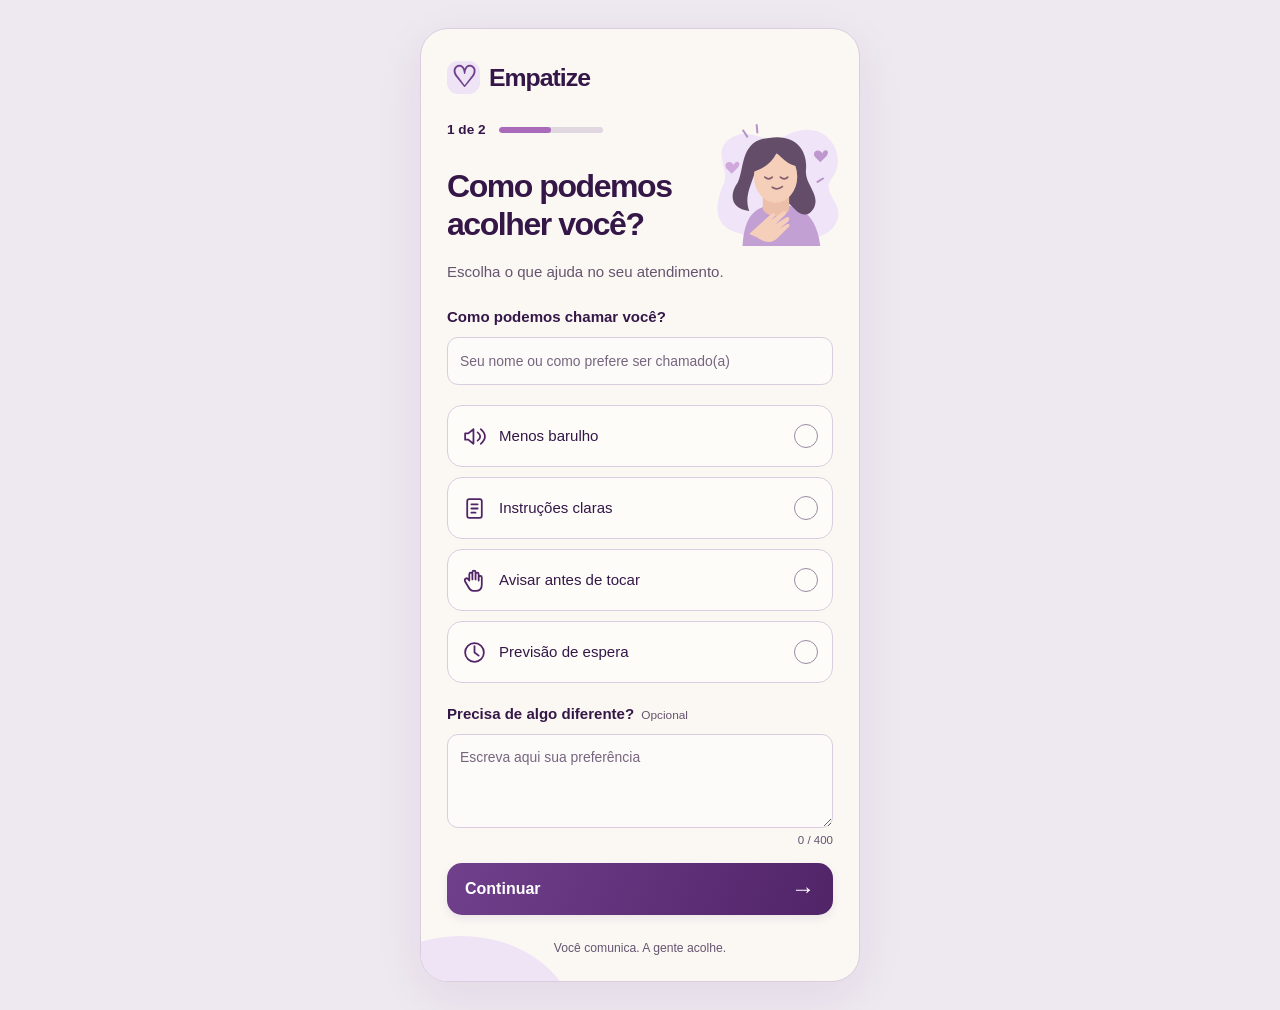
==== index.html @ 5f49d93f "Atualização do trabalho." ====
<!doctype html>
<html lang="pt-BR">
<head>
  <meta charset="utf-8">
  <meta name="viewport" content="width=device-width, initial-scale=1">
  <meta name="theme-color" content="#fbf8f4">
  <title>Empatize · Como podemos acolher você?</title>
  <link rel="stylesheet" href="./assets/css/base.css">
  <link rel="stylesheet" href="./assets/css/pessoa.css">
</head>
<body>
  <!-- Ícones locais: não dependem de internet nem de uma biblioteca externa. -->
  <svg class="sprite" xmlns="http://www.w3.org/2000/svg" aria-hidden="true">
    <symbol id="som" viewBox="0 0 24 24"><path d="M11 5 6 9H3v6h3l5 4V5Z M15 8q5 4 0 8M18 5q8 7 0 14"/></symbol>
    <symbol id="instrucoes" viewBox="0 0 24 24"><rect x="5" y="3" width="14" height="18" rx="2"/><path d="M9 8h6M9 12h6M9 16h4"/></symbol>
    <symbol id="toque" viewBox="0 0 24 24"><path d="M7 12V6a1.5 1.5 0 0 1 3 0v5-7a1.5 1.5 0 0 1 3 0v7-5a1.5 1.5 0 0 1 3 0v6-3a1.5 1.5 0 0 1 3 0v7q0 6-6 6H11q-3 0-5-4l-3-5q-1-2 1-3 1-1 3 2Z"/></symbol>
    <symbol id="espera" viewBox="0 0 24 24"><circle cx="12" cy="12" r="9"/><path d="M12 6v6l4 3"/></symbol>
    <symbol id="balao" viewBox="0 0 24 24"><path d="M21 11c0 5-6 8-12 6l-6 4 2-6C-2 2 20-2 21 11Z"/></symbol>
    <symbol id="ondas" viewBox="0 0 24 24"><path d="M2 8q5-5 10 0t10 0M2 16q5-5 10 0t10 0"/></symbol>
    <symbol id="pausa" viewBox="0 0 24 24"><circle cx="12" cy="12" r="9"/><path d="M9 8v8M15 8v8"/></symbol>
  </svg>
  <main class="mobile-shell">
    <header class="brand"><span class="brand-mark" aria-hidden="true">♡</span> Empatize</header>
    <div id="progresso" class="progress" aria-label="Etapa 1 de 2"><span id="etapa-texto">1 de 2</span><span class="progress-track"><span id="etapa-barra"></span></span></div>
    <!-- É um único formulário: ao voltar, os campos preenchidos são preservados. -->
    <form id="formulario" novalidate>
      <section id="etapa-1" aria-labelledby="titulo-1">
        <div class="welcome"><h1 id="titulo-1" tabindex="-1">Como podemos<br>acolher você?</h1><img src="./assets/img/acolhimento.svg" alt="" class="welcome-art"></div>
        <p class="intro">Escolha o que ajuda no seu atendimento.</p>
        <label class="field-label" for="nome">Como podemos chamar você?</label>
        <input id="nome" name="nome" class="text-field" maxlength="60" autocomplete="given-name" placeholder="Seu nome ou como prefere ser chamado(a)" required>
        <fieldset class="choices"><legend class="sr-only">Preferências de atendimento. Você pode escolher mais de uma.</legend>
          <!-- O checkbox é nativo e acessível; o CSS transforma o rótulo em um cartão. -->
          <label class="option"><input type="checkbox" name="escolha" value="som"><svg class="icon" aria-hidden="true"><use href="#som"/></svg><span>Menos barulho</span><span class="selection" aria-hidden="true"></span></label>
          <label class="option"><input type="checkbox" name="escolha" value="instrucoes"><svg class="icon" aria-hidden="true"><use href="#instrucoes"/></svg><span>Instruções claras</span><span class="selection" aria-hidden="true"></span></label>
          <label class="option"><input type="checkbox" name="escolha" value="toque"><svg class="icon" aria-hidden="true"><use href="#toque"/></svg><span>Avisar antes de tocar</span><span class="selection" aria-hidden="true"></span></label>
          <label class="option"><input type="checkbox" name="escolha" value="espera"><svg class="icon" aria-hidden="true"><use href="#espera"/></svg><span>Previsão de espera</span><span class="selection" aria-hidden="true"></span></label>
        </fieldset>
        <label class="field-label" for="outra-preferencia">Precisa de algo diferente? <span class="optional">Opcional</span></label>
        <textarea id="outra-preferencia" name="outra_preferencia" rows="3" maxlength="400" placeholder="Escreva aqui sua preferência" aria-describedby="contador-preferencia"></textarea>
        <p class="counter" id="contador-preferencia">0 / 400</p>
        <button id="continuar" type="button" class="button primary">Continuar <span aria-hidden="true">→</span></button>
      </section>
      <section id="etapa-2" hidden aria-labelledby="titulo-2">
        <div class="communication-title"><h1 id="titulo-2" tabindex="-1">Como está sua<br>comunicação agora?</h1><span aria-hidden="true">♡</span></div>
        <p class="intro">Escolha como você se sente neste momento.</p>
        <fieldset class="choices"><legend class="sr-only">Estado de comunicação. Escolha uma opção.</legend>
          <label class="option"><input type="radio" name="estado" value="verde" required><svg class="icon" aria-hidden="true"><use href="#balao"/></svg><span class="state-dot green" aria-hidden="true"></span><span>Consigo me comunicar</span><span class="selection" aria-hidden="true"></span></label>
          <label class="option"><input type="radio" name="estado" value="amarelo"><svg class="icon" aria-hidden="true"><use href="#ondas"/></svg><span class="state-dot amber" aria-hidden="true"></span><span>Estou ficando sobrecarregado(a)</span><span class="selection" aria-hidden="true"></span></label>
          <label class="option"><input type="radio" name="estado" value="vermelho"><svg class="icon" aria-hidden="true"><use href="#pausa"/></svg><span class="state-dot red" aria-hidden="true"></span><span>Estou com dificuldade para me comunicar</span><span class="selection" aria-hidden="true"></span></label>
        </fieldset>
        <label class="field-label" for="ajuda-comunicacao">O que pode ajudar você agora? <span class="optional">Opcional</span></label>
        <textarea id="ajuda-comunicacao" name="ajuda_comunicacao" rows="4" maxlength="400" placeholder="Conte como podemos ajudar" aria-describedby="contador-comunicacao"></textarea>
        <p class="counter" id="contador-comunicacao">0 / 400</p>
        <button id="enviar" type="submit" class="button primary">Enviar para a recepção</button>
        <button id="voltar" type="button" class="button text-button">← Voltar</button>
      </section>
      <p id="mensagem" role="alert" class="feedback" hidden></p>
    </form>
    <section id="confirmacao" hidden class="confirmation" aria-labelledby="titulo-confirmacao">
      <span class="success-heart" aria-hidden="true">♡</span><h1 id="titulo-confirmacao" tabindex="-1">Recebemos suas<br>preferências.</h1><p id="confirmacao-nome"></p><div class="ticket"><span>Seu atendimento</span><strong id="numero-atendimento"></strong></div><p>Se precisar, mostre este número à recepção.</p><button id="novo" class="button text-button" type="button">Fazer uma nova solicitação</button>
    </section>
    <footer>Você comunica. A gente acolhe.</footer>
  </main>
  <script type="module" src="./assets/js/pessoa.js"></script>
</body>
</html>
---- assets/css/base.css ----
/* Cores compartilhadas. Para mudar a identidade visual, comece por estas variáveis. */
:root { 
    --paper:#fbf8f4; 
    --surface:#fffcfa; 
    --ink:#341747; 
    --muted:#65546e; 
    --purple:#71408d; 
    --purple-dark:#512367; 
    --lilac:#efe4f6; 
    --border:#d9cddf; 
    --focus:#a86b23; 
}

* { 
    box-sizing:border-box; 
}

body { 
    margin:0; 
    color:var(--ink); 
    background:#eee8f0; 
    font:16px/1.5 "Segoe UI",Arial,sans-serif; 
}

button,input,textarea { 
    font:inherit; 
}

button { 
    cursor:pointer; 
}

button:disabled { 
    cursor:wait; opacity:.65; 
}

h1,h2,p { 
    margin:0; 
}

h1 { 
    font-size:clamp(1.65rem,5vw,2rem); 
    line-height:1.17; 
    letter-spacing:-.045em; 
    font-weight:750; 
}

.brand { 
    display:flex; 
    align-items:center; 
    gap:9px; 
    font-size:1.55rem; 
    font-weight:750; 
    letter-spacing:-.04em; 
}

.brand-mark { 
    display:inline-grid; 
    place-items:center; 
    width:33px; 
    height:33px; 
    color:var(--purple); 
    background:var(--lilac); 
    border-radius:11px; 
    font-size:1.8rem; 
    line-height:1; 
}

.button { 
    display:flex; 
    justify-content:center; 
    align-items:center; 
    gap:12px; 
    border:0; 
    border-radius:15px; 
    min-height:52px; 
    padding:12px 18px; 
    font-weight:650; 
}

.primary { 
    background:linear-gradient(115deg,var(--purple),var(--purple-dark)); 
    color:white; 
    width:100%; 
    box-shadow:0 4px 10px #51236716; 
}

.primary:hover { 
    background:var(--purple-dark); 
}

.secondary { 
    background:var(--lilac); 
    color:var(--purple-dark); 
}

.text-button { 
    color:var(--purple-dark); 
    background:transparent; 
    width:100%; 
}

:focus-visible { 
    outline:3px solid var(--focus); 
    outline-offset:4px; 
}

h1:focus { 
    outline:none; 
}

.feedback { 
    color:#813541; 
    font-size:.93rem; 
    margin-top:14px; 
}

.sr-only { 
    position:absolute; 
    width:1px; 
    height:1px; 
    padding:0; 
    margin:-1px; 
    overflow:hidden; 
    clip:rect(0,0,0,0); 
    white-space:nowrap; 
    border:0; 
}

[hidden] { 
    display:none !important; 
}

/* Respeita a preferência de quem desativa animações no sistema operacional. */

@media (prefers-reduced-motion:reduce) { 
    *,*::before,*::after { transition:none !important; } 
}
---- assets/css/pessoa.css ----
/* A tela foi desenhada primeiro para celular. Em telas grandes fica centralizada. */
.mobile-shell { 
    position:relative; 
    overflow:hidden; 
    max-width:440px; 
    min-height:100dvh; 
    margin:0 auto; 
    padding:27px 23px 20px; 
    background:var(--paper); 
}

.mobile-shell::after { 
    content:""; 
    position:absolute; 
    z-index:0; 
    bottom:-140px; 
    left:-75px; 
    width:230px; 
    height:185px; 
    border-radius:50%; 
    background:var(--lilac); 
    pointer-events:none; 
}

.mobile-shell > * { 
    position:relative; 
    z-index:1; 
}

.progress { 
    display:flex; 
    align-items:center; 
    gap:13px; 
    margin:24px 0 20px; 
    font-size:.85rem; 
    font-weight:650; 
}

.progress-track { 
    width:104px; 
    height:6px; 
    border-radius:20px; 
    background:#e0d7e0; 
    overflow:hidden; 
}

.progress-track > span { 
    display:block; 
    width:50%; 
    height:100%; 
    background:#aa6aba; 
    border-radius:20px; 
}

.welcome { 
    position:relative; 
    min-height:90px; 
    display:flex; 
    align-items:center; 
}

.welcome h1 { 
    position:relative; 
    z-index:1; 
    max-width:76%; 
}
.welcome-art { 
    position:absolute; 
    right:-17px; 
    top:-42px; 
    width:142px; 
    height:142px; 
    opacity:.85; 
    z-index:0; 
}

.intro { 
    margin:10px 0 23px; 
    font-size:.94rem; 
    color:var(--muted); 
}

.field-label { 
    display:block; 
    font-size:.94rem; 
    margin-bottom:8px; 
    font-weight:600; 
}

.optional { 
    font-size:.74rem; 
    font-weight:400; 
    color:var(--muted); 
    padding-left:3px; 
    white-space:nowrap; 
}

.text-field,textarea { 
    width:100%; 
    color:var(--ink); 
    background:#ffffff85; 
    border:1px solid var(--border); 
    border-radius:11px; 
    padding:12px; 
    font-size:.95rem; 
}

.text-field { 
    min-height:48px; 
}

textarea { 
    resize:vertical; 
    min-height:85px; 
    display:block; 
}

::placeholder { 
    color:#76657e; 
    opacity:1; 
    font-size:.87rem; 
}

.choices { 
    border:0; 
    padding:0; 
    margin:20px 0; 
    display:grid; 
    gap:10px; 
    min-width:0; 
}

.option { 
    display:flex; 
    align-items:center; 
    position:relative; 
    gap:12px; 
    padding:15px 14px; 
    min-height:62px; 
    border:1px solid var(--border); 
    border-radius:15px; 
    background:#ffffff70; 
    cursor:pointer; 
    font-size:.94rem; 
    line-height:1.35; 
}

/* O campo nativo continua focável. Somente sua aparência visual é substituída. */

.option input { 
    position:absolute; 
    width:1px; 
    height:1px; 
    opacity:0; 
}

.option:has(input:focus-visible) { 
    outline:3px solid var(--focus); 
    outline-offset:3px; 
}

.option:has(input:checked) { 
    background:var(--lilac); 
    border-color:#b991ce; 
}

.icon { 
    width:25px; 
    height:25px; 
    flex:0 0 25px; 
    fill:none; 
    stroke:var(--purple-dark); 
    stroke-width:1.7; 
    stroke-linecap:round; 
    stroke-linejoin:round; 
}

.selection { 
    width:24px; 
    height:24px; 
    flex:0 0 24px; 
    margin-left:auto; 
    border:1px solid #9b8ba3; 
    border-radius:50%; 
    display:grid; 
    place-items:center; 
}

input:checked ~ .selection { 
    background:var(--purple); 
    border-color:var(--purple); 
}

input:checked ~ .selection::after { 
    content:"✓"; 
    color:white; 
    font-size:16px; 
    font-weight:bold; 
}

.counter { 
    text-align:right; 
    color:var(--muted); 
    font-size:.72rem; 
    margin:4px 0 13px; 
}

.primary > span { 
    margin-left:auto; 
    font-size:1.5rem; 
    line-height:1;
}

.communication-title { 
    display:flex; 
    align-items:center; 
    gap:8px; 
}

.communication-title > span { 
    color:#a86ab8; 
    font-size:3rem; 
}

.state-dot { 
    width:9px; 
    height:9px; 
    border-radius:50%; 
    flex:0 0 9px; 
}

.green { 
    background:#43814d; 
} 

.amber { 
    background:#cc902c; 
} 

.red { 
    background:#c94862; 
}

#etapa-2 .option { 
    min-height:76px; 
    gap:10px; 
}

footer { 
    text-align:center; 
    font-size:.76rem; 
    color:var(--muted); 
    padding-top:24px; 

}

.confirmation { 
    text-align:center; 
    padding:24px 0 10px; 
}

.confirmation p { 
    color:var(--muted); 
    margin:18px 0; 
}

.success-heart { 
    display:block; 
    color:var(--purple); 
    font-size:5rem; 
    line-height:1.4; 
}

.ticket { 
    background:var(--lilac); 
    border:1px solid #d2b5e0; 
    border-radius:18px; 
    margin:28px auto; 
    padding:18px; 
}

.ticket span,.ticket strong { 
    display:block; 
}

.ticket strong { 
    font-size:2.3rem; 
}

.sprite { 
    position:absolute; 
    width:0; height:0; 
    overflow:hidden; 
}

@media(min-width:600px) { 
    .mobile-shell { 
        min-height:0; 
        margin:28px auto; 
        border:1px solid var(--border); 
        border-radius:28px; 
        box-shadow:0 14px 50px #44205112; 
        padding:30px 26px 24px; 
    } 
}

@media(max-width:350px) { 
    .mobile-shell { 
        padding:22px 16px; 
    } 
    .welcome-art { 
        width:110px; 
        right:-14px; 
        top:-24px; 
        opacity:.6; 
    } 
    .option { 
        padding:13px 10px; 
        gap:9px; 
    } 
}
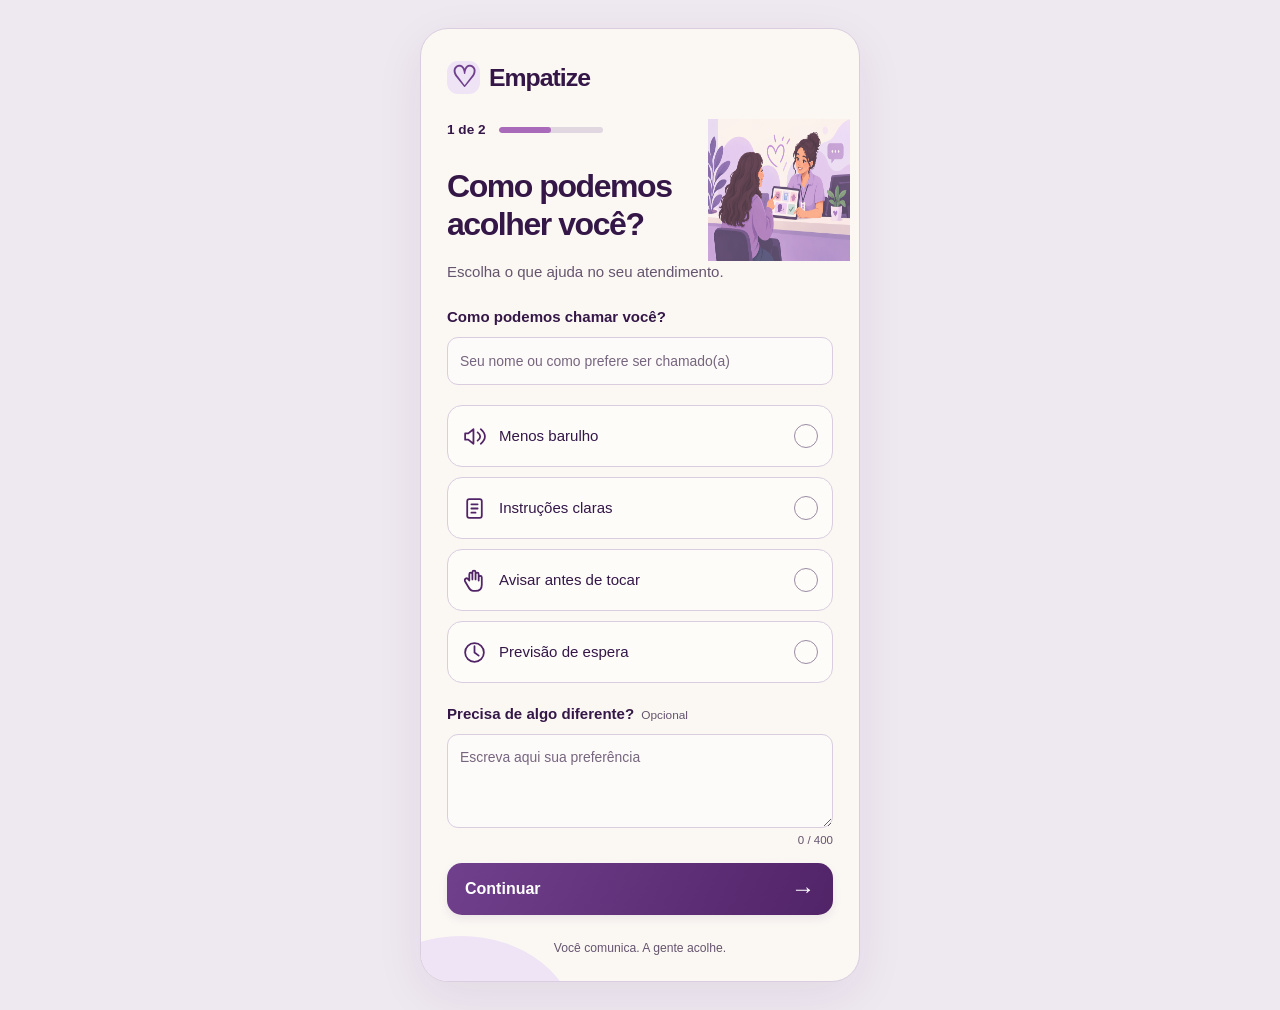
==== commit 8a6416d3: "Alteração da imagem" ====
--- a/index.html
+++ b/index.html
@@ -25,7 +25,7 @@
     <!-- É um único formulário: ao voltar, os campos preenchidos são preservados. -->
     <form id="formulario" novalidate>
       <section id="etapa-1" aria-labelledby="titulo-1">
-        <div class="welcome"><h1 id="titulo-1" tabindex="-1">Como podemos<br>acolher você?</h1><img src="./assets/img/acolhimento.svg" alt="" class="welcome-art"></div>
+        <div class="welcome"><h1 id="titulo-1" tabindex="-1">Como podemos<br>acolher você?</h1><img src="./assets/img/acolhimento.png" alt="" class="welcome-art"></div>
         <p class="intro">Escolha o que ajuda no seu atendimento.</p>
         <label class="field-label" for="nome">Como podemos chamar você?</label>
         <input id="nome" name="nome" class="text-field" maxlength="60" autocomplete="given-name" placeholder="Seu nome ou como prefere ser chamado(a)" required>
@@ -62,6 +62,7 @@
     </section>
     <footer>Você comunica. A gente acolhe.</footer>
   </main>
+  <script src="./assets/js/config.js"></script>
   <script type="module" src="./assets/js/pessoa.js"></script>
 </body>
 </html>
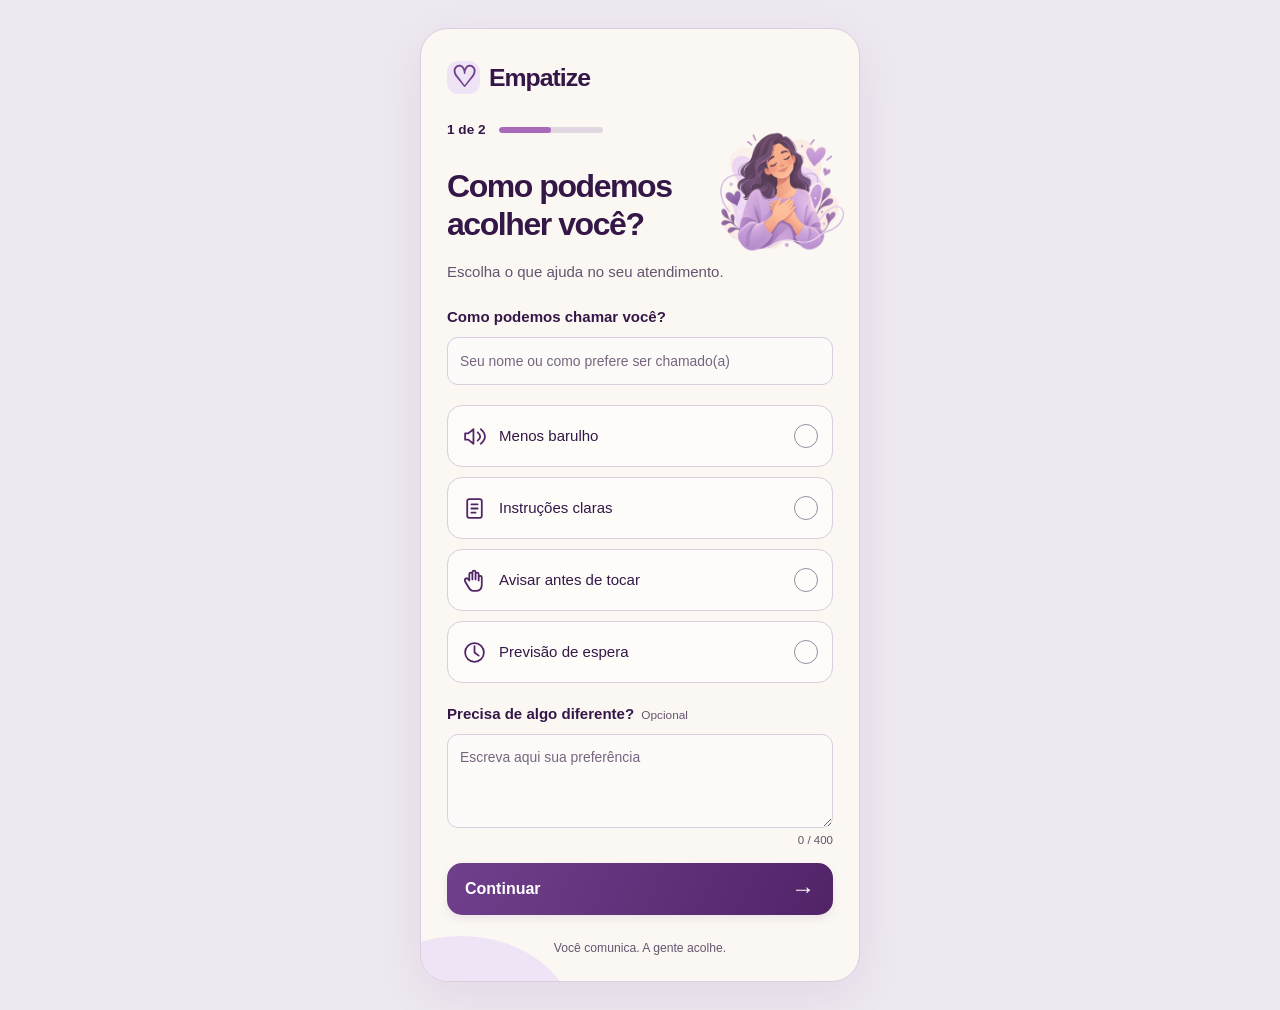
==== commit 2fb1ac56: "Atualiza projeto Empatize" ====
--- a/index.html
+++ b/index.html
@@ -1,68 +1,342 @@
 <!doctype html>
 <html lang="pt-BR">
 <head>
-  <meta charset="utf-8">
-  <meta name="viewport" content="width=device-width, initial-scale=1">
-  <meta name="theme-color" content="#fbf8f4">
-  <title>Empatize · Como podemos acolher você?</title>
-  <link rel="stylesheet" href="./assets/css/base.css">
-  <link rel="stylesheet" href="./assets/css/pessoa.css">
+    <meta charset="utf-8">
+    <meta name="viewport" content="width=device-width, initial-scale=1">
+    <meta name="theme-color" content="#fbf8f4">
+
+    <title>Empatize · Como podemos acolher você?</title>
+
+    <link rel="stylesheet" href="./assets/css/base.css">
+    <link rel="stylesheet" href="./assets/css/pessoa.css">
 </head>
+
 <body>
-  <!-- Ícones locais: não dependem de internet nem de uma biblioteca externa. -->
-  <svg class="sprite" xmlns="http://www.w3.org/2000/svg" aria-hidden="true">
-    <symbol id="som" viewBox="0 0 24 24"><path d="M11 5 6 9H3v6h3l5 4V5Z M15 8q5 4 0 8M18 5q8 7 0 14"/></symbol>
-    <symbol id="instrucoes" viewBox="0 0 24 24"><rect x="5" y="3" width="14" height="18" rx="2"/><path d="M9 8h6M9 12h6M9 16h4"/></symbol>
-    <symbol id="toque" viewBox="0 0 24 24"><path d="M7 12V6a1.5 1.5 0 0 1 3 0v5-7a1.5 1.5 0 0 1 3 0v7-5a1.5 1.5 0 0 1 3 0v6-3a1.5 1.5 0 0 1 3 0v7q0 6-6 6H11q-3 0-5-4l-3-5q-1-2 1-3 1-1 3 2Z"/></symbol>
-    <symbol id="espera" viewBox="0 0 24 24"><circle cx="12" cy="12" r="9"/><path d="M12 6v6l4 3"/></symbol>
-    <symbol id="balao" viewBox="0 0 24 24"><path d="M21 11c0 5-6 8-12 6l-6 4 2-6C-2 2 20-2 21 11Z"/></symbol>
-    <symbol id="ondas" viewBox="0 0 24 24"><path d="M2 8q5-5 10 0t10 0M2 16q5-5 10 0t10 0"/></symbol>
-    <symbol id="pausa" viewBox="0 0 24 24"><circle cx="12" cy="12" r="9"/><path d="M9 8v8M15 8v8"/></symbol>
-  </svg>
-  <main class="mobile-shell">
-    <header class="brand"><span class="brand-mark" aria-hidden="true">♡</span> Empatize</header>
-    <div id="progresso" class="progress" aria-label="Etapa 1 de 2"><span id="etapa-texto">1 de 2</span><span class="progress-track"><span id="etapa-barra"></span></span></div>
-    <!-- É um único formulário: ao voltar, os campos preenchidos são preservados. -->
-    <form id="formulario" novalidate>
-      <section id="etapa-1" aria-labelledby="titulo-1">
-        <div class="welcome"><h1 id="titulo-1" tabindex="-1">Como podemos<br>acolher você?</h1><img src="./assets/img/acolhimento.png" alt="" class="welcome-art"></div>
-        <p class="intro">Escolha o que ajuda no seu atendimento.</p>
-        <label class="field-label" for="nome">Como podemos chamar você?</label>
-        <input id="nome" name="nome" class="text-field" maxlength="60" autocomplete="given-name" placeholder="Seu nome ou como prefere ser chamado(a)" required>
-        <fieldset class="choices"><legend class="sr-only">Preferências de atendimento. Você pode escolher mais de uma.</legend>
-          <!-- O checkbox é nativo e acessível; o CSS transforma o rótulo em um cartão. -->
-          <label class="option"><input type="checkbox" name="escolha" value="som"><svg class="icon" aria-hidden="true"><use href="#som"/></svg><span>Menos barulho</span><span class="selection" aria-hidden="true"></span></label>
-          <label class="option"><input type="checkbox" name="escolha" value="instrucoes"><svg class="icon" aria-hidden="true"><use href="#instrucoes"/></svg><span>Instruções claras</span><span class="selection" aria-hidden="true"></span></label>
-          <label class="option"><input type="checkbox" name="escolha" value="toque"><svg class="icon" aria-hidden="true"><use href="#toque"/></svg><span>Avisar antes de tocar</span><span class="selection" aria-hidden="true"></span></label>
-          <label class="option"><input type="checkbox" name="escolha" value="espera"><svg class="icon" aria-hidden="true"><use href="#espera"/></svg><span>Previsão de espera</span><span class="selection" aria-hidden="true"></span></label>
-        </fieldset>
-        <label class="field-label" for="outra-preferencia">Precisa de algo diferente? <span class="optional">Opcional</span></label>
-        <textarea id="outra-preferencia" name="outra_preferencia" rows="3" maxlength="400" placeholder="Escreva aqui sua preferência" aria-describedby="contador-preferencia"></textarea>
-        <p class="counter" id="contador-preferencia">0 / 400</p>
-        <button id="continuar" type="button" class="button primary">Continuar <span aria-hidden="true">→</span></button>
-      </section>
-      <section id="etapa-2" hidden aria-labelledby="titulo-2">
-        <div class="communication-title"><h1 id="titulo-2" tabindex="-1">Como está sua<br>comunicação agora?</h1><span aria-hidden="true">♡</span></div>
-        <p class="intro">Escolha como você se sente neste momento.</p>
-        <fieldset class="choices"><legend class="sr-only">Estado de comunicação. Escolha uma opção.</legend>
-          <label class="option"><input type="radio" name="estado" value="verde" required><svg class="icon" aria-hidden="true"><use href="#balao"/></svg><span class="state-dot green" aria-hidden="true"></span><span>Consigo me comunicar</span><span class="selection" aria-hidden="true"></span></label>
-          <label class="option"><input type="radio" name="estado" value="amarelo"><svg class="icon" aria-hidden="true"><use href="#ondas"/></svg><span class="state-dot amber" aria-hidden="true"></span><span>Estou ficando sobrecarregado(a)</span><span class="selection" aria-hidden="true"></span></label>
-          <label class="option"><input type="radio" name="estado" value="vermelho"><svg class="icon" aria-hidden="true"><use href="#pausa"/></svg><span class="state-dot red" aria-hidden="true"></span><span>Estou com dificuldade para me comunicar</span><span class="selection" aria-hidden="true"></span></label>
-        </fieldset>
-        <label class="field-label" for="ajuda-comunicacao">O que pode ajudar você agora? <span class="optional">Opcional</span></label>
-        <textarea id="ajuda-comunicacao" name="ajuda_comunicacao" rows="4" maxlength="400" placeholder="Conte como podemos ajudar" aria-describedby="contador-comunicacao"></textarea>
-        <p class="counter" id="contador-comunicacao">0 / 400</p>
-        <button id="enviar" type="submit" class="button primary">Enviar para a recepção</button>
-        <button id="voltar" type="button" class="button text-button">← Voltar</button>
-      </section>
-      <p id="mensagem" role="alert" class="feedback" hidden></p>
-    </form>
-    <section id="confirmacao" hidden class="confirmation" aria-labelledby="titulo-confirmacao">
-      <span class="success-heart" aria-hidden="true">♡</span><h1 id="titulo-confirmacao" tabindex="-1">Recebemos suas<br>preferências.</h1><p id="confirmacao-nome"></p><div class="ticket"><span>Seu atendimento</span><strong id="numero-atendimento"></strong></div><p>Se precisar, mostre este número à recepção.</p><button id="novo" class="button text-button" type="button">Fazer uma nova solicitação</button>
-    </section>
-    <footer>Você comunica. A gente acolhe.</footer>
-  </main>
-  <script src="./assets/js/config.js"></script>
-  <script type="module" src="./assets/js/pessoa.js"></script>
+
+    <!-- Ícones utilizados nas opções de atendimento. -->
+    <svg class="sprite" xmlns="http://www.w3.org/2000/svg" aria-hidden="true">
+
+        <symbol id="som" viewBox="0 0 24 24">
+            <path d="M11 5 6 9H3v6h3l5 4V5Z M15 8q5 4 0 8M18 5q8 7 0 14"/>
+        </symbol>
+
+        <symbol id="instrucoes" viewBox="0 0 24 24">
+            <rect x="5" y="3" width="14" height="18" rx="2"/>
+            <path d="M9 8h6M9 12h6M9 16h4"/>
+        </symbol>
+
+        <symbol id="toque" viewBox="0 0 24 24">
+            <path d="M7 12V6a1.5 1.5 0 0 1 3 0v5-7a1.5 1.5 0 0 1 3 0v7-5a1.5 1.5 0 0 1 3 0v6-3a1.5 1.5 0 0 1 3 0v7q0 6-6 6H11q-3 0-5-4l-3-5q-1-2 1-3 1-1 3 2Z"/>
+        </symbol>
+
+        <symbol id="espera" viewBox="0 0 24 24">
+            <circle cx="12" cy="12" r="9"/>
+            <path d="M12 6v6l4 3"/>
+        </symbol>
+
+        <symbol id="balao" viewBox="0 0 24 24">
+            <path d="M21 11c0 5-6 8-12 6l-6 4 2-6C-2 2 20-2 21 11Z"/>
+        </symbol>
+
+        <symbol id="ondas" viewBox="0 0 24 24">
+            <path d="M2 8q5-5 10 0t10 0M2 16q5-5 10 0t10 0"/>
+        </symbol>
+
+        <symbol id="pausa" viewBox="0 0 24 24">
+            <circle cx="12" cy="12" r="9"/>
+            <path d="M9 8v8M15 8v8"/>
+        </symbol>
+
+    </svg>
+
+    <main class="mobile-shell">
+
+        <!-- Cabeçalho -->
+        <header class="brand">
+            <span class="brand-mark" aria-hidden="true">♡</span>
+            Empatize
+        </header>
+
+        <!-- Indicador de progresso -->
+        <div id="progresso" class="progress" aria-label="Etapa 1 de 2">
+            <span id="etapa-texto">1 de 2</span>
+
+            <span class="progress-track">
+                <span id="etapa-barra"></span>
+            </span>
+        </div>
+
+        <!-- Formulário de atendimento -->
+        <form id="formulario" novalidate>
+
+            <!-- Etapa 1: identificação e preferências -->
+            <section id="etapa-1" aria-labelledby="titulo-1">
+
+                <div class="welcome">
+                    <h1 id="titulo-1" tabindex="-1">
+                        Como podemos<br>
+                        acolher você?
+                    </h1>
+
+                    <img
+                        src="./assets/img/acolhimento2.png"
+                        alt=""
+                        class="welcome-art"
+                    >
+                </div>
+
+                <p class="intro">
+                    Escolha o que ajuda no seu atendimento.
+                </p>
+
+                <label class="field-label" for="nome">
+                    Como podemos chamar você?
+                </label>
+
+                <input
+                    id="nome"
+                    name="nome"
+                    class="text-field"
+                    maxlength="60"
+                    autocomplete="given-name"
+                    placeholder="Seu nome ou como prefere ser chamado(a)"
+                    required
+                >
+
+                <!-- Preferências de atendimento -->
+                <fieldset class="choices">
+                    <legend class="sr-only">
+                        Preferências de atendimento. Você pode escolher mais de uma.
+                    </legend>
+
+                    <label class="option">
+                        <input type="checkbox" name="escolha" value="som">
+                        <svg class="icon" aria-hidden="true">
+                            <use href="#som"></use>
+                        </svg>
+                        <span>Menos barulho</span>
+                        <span class="selection" aria-hidden="true"></span>
+                    </label>
+
+                    <label class="option">
+                        <input type="checkbox" name="escolha" value="instrucoes">
+                        <svg class="icon" aria-hidden="true">
+                            <use href="#instrucoes"></use>
+                        </svg>
+                        <span>Instruções claras</span>
+                        <span class="selection" aria-hidden="true"></span>
+                    </label>
+
+                    <label class="option">
+                        <input type="checkbox" name="escolha" value="toque">
+                        <svg class="icon" aria-hidden="true">
+                            <use href="#toque"></use>
+                        </svg>
+                        <span>Avisar antes de tocar</span>
+                        <span class="selection" aria-hidden="true"></span>
+                    </label>
+
+                    <label class="option">
+                        <input type="checkbox" name="escolha" value="espera">
+                        <svg class="icon" aria-hidden="true">
+                            <use href="#espera"></use>
+                        </svg>
+                        <span>Previsão de espera</span>
+                        <span class="selection" aria-hidden="true"></span>
+                    </label>
+
+                </fieldset>
+
+                <!-- Preferência personalizada -->
+                <label class="field-label" for="outra-preferencia">
+                    Precisa de algo diferente?
+                    <span class="optional">Opcional</span>
+                </label>
+
+                <textarea
+                    id="outra-preferencia"
+                    name="outra_preferencia"
+                    rows="3"
+                    maxlength="400"
+                    placeholder="Escreva aqui sua preferência"
+                    aria-describedby="contador-preferencia"
+                ></textarea>
+
+                <p class="counter" id="contador-preferencia">
+                    0 / 400
+                </p>
+
+                <button
+                    id="continuar"
+                    type="button"
+                    class="button primary"
+                >
+                    Continuar
+                    <span aria-hidden="true">→</span>
+                </button>
+
+            </section>
+
+            <!-- Etapa 2: estado da comunicação -->
+            <section id="etapa-2" hidden aria-labelledby="titulo-2">
+
+                <div class="communication-title">
+                    <h1 id="titulo-2" tabindex="-1">
+                        Como está sua<br>
+                        comunicação agora?
+                    </h1>
+
+                    <span aria-hidden="true">♡</span>
+                </div>
+
+                <p class="intro">
+                    Escolha como você se sente neste momento.
+                </p>
+
+                <fieldset class="choices">
+                    <legend class="sr-only">
+                        Estado de comunicação. Escolha uma opção.
+                    </legend>
+
+                    <label class="option">
+                        <input
+                            type="radio"
+                            name="estado"
+                            value="verde"
+                            required
+                        >
+
+                        <svg class="icon" aria-hidden="true">
+                            <use href="#balao"></use>
+                        </svg>
+
+                        <span class="state-dot green" aria-hidden="true"></span>
+                        <span>Consigo me comunicar</span>
+                        <span class="selection" aria-hidden="true"></span>
+                    </label>
+
+                    <label class="option">
+                        <input
+                            type="radio"
+                            name="estado"
+                            value="amarelo"
+                        >
+
+                        <svg class="icon" aria-hidden="true">
+                            <use href="#ondas"></use>
+                        </svg>
+
+                        <span class="state-dot amber" aria-hidden="true"></span>
+                        <span>Estou ficando sobrecarregado(a)</span>
+                        <span class="selection" aria-hidden="true"></span>
+                    </label>
+
+                    <label class="option">
+                        <input
+                            type="radio"
+                            name="estado"
+                            value="vermelho"
+                        >
+
+                        <svg class="icon" aria-hidden="true">
+                            <use href="#pausa"></use>
+                        </svg>
+
+                        <span class="state-dot red" aria-hidden="true"></span>
+                        <span>Estou com dificuldade para me comunicar</span>
+                        <span class="selection" aria-hidden="true"></span>
+                    </label>
+
+                </fieldset>
+
+                <!-- Campo opcional para explicar como receber ajuda -->
+                <label class="field-label" for="ajuda-comunicacao">
+                    O que pode ajudar você agora?
+                    <span class="optional">Opcional</span>
+                </label>
+
+                <textarea
+                    id="ajuda-comunicacao"
+                    name="ajuda_comunicacao"
+                    rows="4"
+                    maxlength="400"
+                    placeholder="Conte como podemos ajudar"
+                    aria-describedby="contador-comunicacao"
+                ></textarea>
+
+                <p class="counter" id="contador-comunicacao">
+                    0 / 400
+                </p>
+
+                <button
+                    id="enviar"
+                    type="submit"
+                    class="button primary"
+                >
+                    Enviar para a recepção
+                </button>
+
+                <button
+                    id="voltar"
+                    type="button"
+                    class="button text-button"
+                >
+                    ← Voltar
+                </button>
+
+            </section>
+
+            <!-- Mensagens de validação e erro -->
+            <p id="mensagem" role="alert" class="feedback" hidden></p>
+
+        </form>
+
+        <!-- Confirmação após o envio -->
+        <section
+            id="confirmacao"
+            hidden
+            class="confirmation"
+            aria-labelledby="titulo-confirmacao"
+        >
+
+            <span class="success-heart" aria-hidden="true">♡</span>
+
+            <h1 id="titulo-confirmacao" tabindex="-1">
+                Recebemos suas<br>
+                preferências.
+            </h1>
+
+            <p id="confirmacao-nome"></p>
+
+            <div class="ticket">
+                <span>Seu atendimento</span>
+                <strong id="numero-atendimento"></strong>
+            </div>
+
+            <p>
+                Se precisar, mostre este número à recepção.
+            </p>
+
+            <button
+                id="novo"
+                class="button text-button"
+                type="button"
+            >
+                Fazer uma nova solicitação
+            </button>
+
+        </section>
+
+        <!-- Rodapé -->
+        <footer>
+            Você comunica. A gente acolhe.
+        </footer>
+
+    </main>
+
+    <!-- Configuração da API e comportamento do formulário -->
+    <script src="./assets/js/config.js"></script>
+    <script type="module" src="./assets/js/pessoa.js"></script>
+
 </body>
-</html>
+</html>
